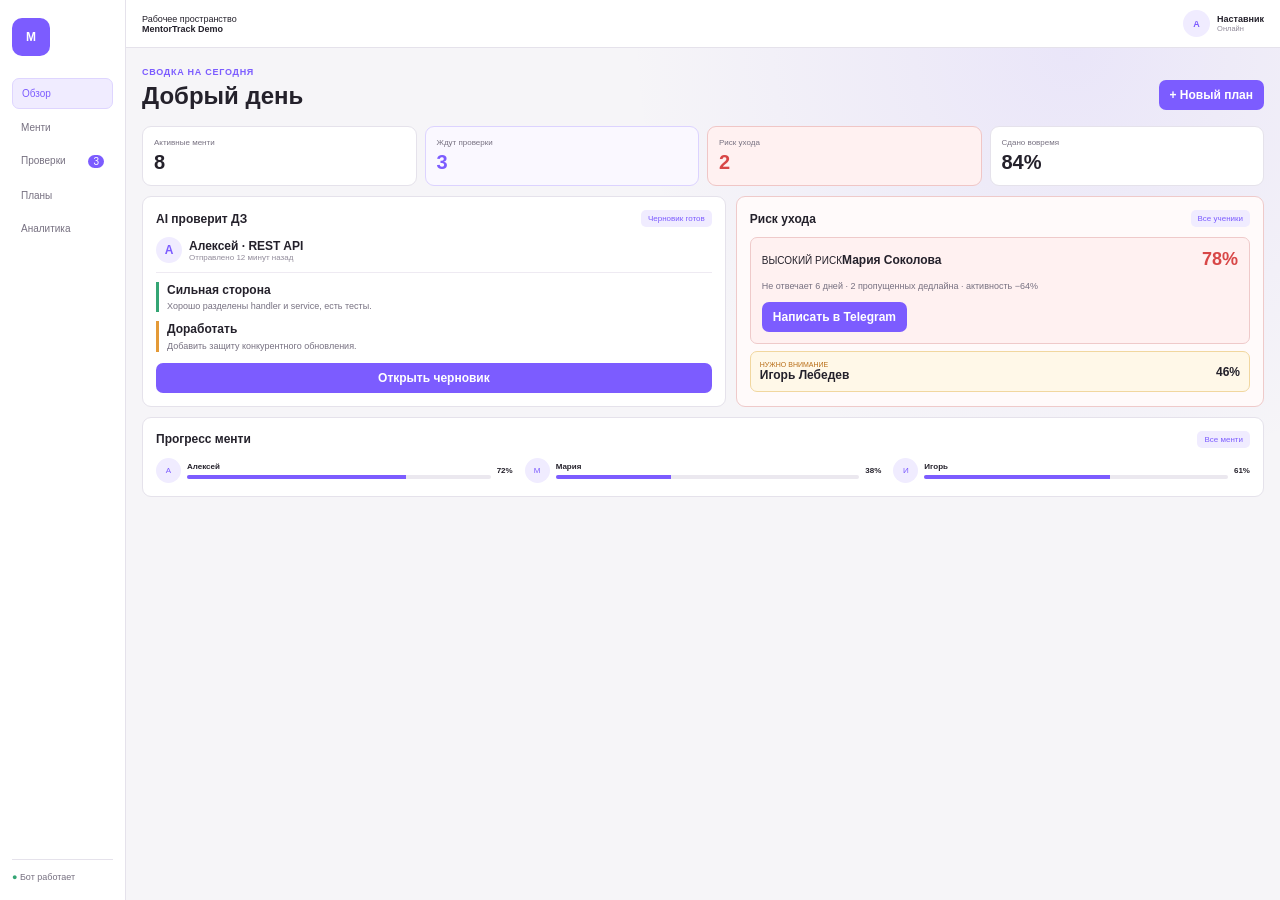
==== templates/product_demo.html @ 1282aa65 "feat: add product experience pitch section" ====
<!doctype html>
<html lang="ru">
<head>
  <meta charset="utf-8" />
  <meta name="viewport" content="width=device-width, initial-scale=1" />
  <title>MentorTrack Demo</title>
  <style>
    * { box-sizing: border-box; }
    html, body { min-width: 920px; min-height: 440px; }
    body { margin: 0; color: #24212b; background: #f6f5f8; font: 12px Arial, sans-serif; overflow: hidden; }
    .app { display: grid; min-height: 100vh; grid-template-columns: 126px 1fr; }
    aside { display: flex; padding: 18px 12px; flex-direction: column; background: #fff; border-right: 1px solid #e5e2eb; }
    .logo { display: grid; width: 38px; height: 38px; margin-bottom: 22px; place-items: center; color: #fff; background: #7c5cff; border-radius: 10px; font-weight: 800; }
    nav { display: grid; gap: 4px; color: #777181; font-size: 10px; }
    nav span { padding: 9px; border-radius: 7px; }
    nav .active { color: #7c5cff; background: #f0ecff; border: 1px solid #ded5ff; }
    nav i { float: right; padding: 1px 5px; color: #fff; background: #7c5cff; border-radius: 10px; font-style: normal; }
    .online { margin-top: auto; padding-top: 12px; border-top: 1px solid #e5e2eb; color: #777181; font-size: 9px; }
    .online b { color: #34a574; }
    .workspace { min-width: 0; }
    .topline { display: flex; height: 48px; padding: 0 16px; align-items: center; justify-content: space-between; background: #fff; border-bottom: 1px solid #e5e2eb; font-size: 9px; }
    .topline small { display: block; color: #918b9a; }
    .mentor { display: flex; gap: 7px; align-items: center; }
    .mentor i { display: grid; width: 27px; height: 27px; place-items: center; color: #7c5cff; background: #f0ecff; border-radius: 50%; font-style: normal; font-weight: 700; }
    main { padding: 16px; background: radial-gradient(circle at 82% 0%, rgba(124,92,255,.1), transparent 42%); }
    main header { display: flex; align-items: end; justify-content: space-between; }
    header small { color: #7c5cff; font-size: 9px; font-weight: 700; text-transform: uppercase; letter-spacing: .08em; }
    h1 { margin: 4px 0 0; font-size: 24px; }
    button { padding: 8px 11px; border: 0; color: #fff; background: #7c5cff; border-radius: 7px; font: inherit; font-weight: 700; }
    .stats { display: grid; grid-template-columns: repeat(4, 1fr); gap: 8px; margin-top: 16px; }
    .stat { padding: 11px; background: #fff; border: 1px solid #e5e2eb; border-radius: 9px; }
    .stat small, .stat strong { display: block; }
    .stat small { color: #777181; font-size: 8px; }
    .stat strong { margin-top: 4px; font-size: 20px; }
    .stat.purple { background: #faf8ff; border-color: #dcd3ff; }
    .stat.purple strong { color: #7c5cff; }
    .stat.danger { background: #fff1f1; border-color: #f0c6c6; }
    .stat.danger strong { color: #d84747; }
    .cards { display: grid; grid-template-columns: 1.05fr .95fr; gap: 10px; margin-top: 10px; }
    section { padding: 13px; background: #fff; border: 1px solid #e5e2eb; border-radius: 9px; }
    .section-head { display: flex; align-items: center; justify-content: space-between; margin-bottom: 10px; }
    .pill { padding: 4px 7px; color: #7c5cff; background: #f0ecff; border-radius: 5px; font-size: 8px; }
    .student { display: flex; gap: 7px; padding-bottom: 9px; align-items: center; border-bottom: 1px solid #eeeaf2; }
    .avatar { display: grid; width: 26px; height: 26px; place-items: center; color: #7c5cff; background: #f0ecff; border-radius: 50%; font-weight: 700; }
    .student small { display: block; color: #918b9a; font-size: 8px; }
    .feedback { margin-top: 9px; padding-left: 8px; border-left: 3px solid #34a574; line-height: 1.35; }
    .feedback.warn { border-color: #e49a37; }
    .feedback b { display: block; margin-bottom: 2px; }
    .feedback p { margin: 0; color: #777181; font-size: 9px; }
    section > button { width: 100%; margin-top: 11px; }
    .risk { background: #fffafa; border-color: #efcaca; }
    .risk-score { color: #d84747; font-size: 18px; }
    .risk-box { padding: 11px; background: #fff1f1; border: 1px solid #efcaca; border-radius: 7px; }
    .risk-box > small { color: #d84747; font-weight: 700; }
    .risk-box > strong { display: block; margin-top: 4px; }
    .risk-box p { margin: 7px 0 0; color: #777181; font-size: 9px; line-height: 1.35; }
    .risk-box button { margin-top: 10px; }
    .secondary-risk { display: flex; margin-top: 7px; padding: 9px; align-items: center; justify-content: space-between; background: #fff8e8; border: 1px solid #f1d79f; border-radius: 7px; }
    .secondary-risk small { display: block; color: #b86d16; font-size: 7px; }
    .progress-card { margin-top: 10px; }
    .progress-grid { display: grid; grid-template-columns: repeat(3, 1fr); gap: 12px; }
    .person { display: grid; grid-template-columns: 25px 1fr auto; gap: 6px; align-items: center; font-size: 8px; }
    .person i { display: grid; width: 25px; height: 25px; place-items: center; color: #7c5cff; background: #f0ecff; border-radius: 50%; font-style: normal; }
    .bar { display: block; height: 4px; margin-top: 4px; overflow: hidden; background: #ebe8ef; border-radius: 3px; }
    .bar u { display: block; height: 100%; background: #7c5cff; text-decoration: none; }
  </style>
</head>
<body>
  <div class="app">
    <aside>
      <div class="logo">M</div>
      <nav>
        <span class="active">Обзор</span>
        <span>Менти</span>
        <span>Проверки <i>3</i></span>
        <span>Планы</span>
        <span>Аналитика</span>
      </nav>
      <div class="online"><b>●</b> Бот работает</div>
    </aside>
    <div class="workspace">
      <div class="topline">
        <span>Рабочее пространство<br><b>MentorTrack Demo</b></span>
        <span class="mentor"><i>А</i><span><b>Наставник</b><small>Онлайн</small></span></span>
      </div>
      <main>
        <header>
          <div><small>Сводка на сегодня</small><h1>Добрый день</h1></div>
          <button>+ Новый план</button>
        </header>
        <div class="stats">
          <div class="stat"><small>Активные менти</small><strong>8</strong></div>
          <div class="stat purple"><small>Ждут проверки</small><strong>3</strong></div>
          <div class="stat danger"><small>Риск ухода</small><strong>2</strong></div>
          <div class="stat"><small>Сдано вовремя</small><strong>84%</strong></div>
        </div>
        <div class="cards">
          <section>
            <div class="section-head"><strong>AI проверит ДЗ</strong><span class="pill">Черновик готов</span></div>
            <div class="student"><span class="avatar">А</span><span><b>Алексей · REST API</b><small>Отправлено 12 минут назад</small></span></div>
            <div class="feedback"><b>Сильная сторона</b><p>Хорошо разделены handler и service, есть тесты.</p></div>
            <div class="feedback warn"><b>Доработать</b><p>Добавить защиту конкурентного обновления.</p></div>
            <button>Открыть черновик</button>
          </section>
          <section class="risk">
            <div class="section-head"><strong>Риск ухода</strong><span class="pill">Все ученики</span></div>
            <div class="risk-box">
              <div class="section-head"><span><small>ВЫСОКИЙ РИСК</small><strong>Мария Соколова</strong></span><b class="risk-score">78%</b></div>
              <p>Не отвечает 6 дней · 2 пропущенных дедлайна · активность −64%</p>
              <button>Написать в Telegram</button>
            </div>
            <div class="secondary-risk"><span><small>НУЖНО ВНИМАНИЕ</small><b>Игорь Лебедев</b></span><b>46%</b></div>
          </section>
        </div>
        <section class="progress-card">
          <div class="section-head"><strong>Прогресс менти</strong><span class="pill">Все менти</span></div>
          <div class="progress-grid">
            <div class="person"><i>А</i><span><b>Алексей</b><span class="bar"><u style="width:72%"></u></span></span><b>72%</b></div>
            <div class="person"><i>М</i><span><b>Мария</b><span class="bar"><u style="width:38%"></u></span></span><b>38%</b></div>
            <div class="person"><i>И</i><span><b>Игорь</b><span class="bar"><u style="width:61%"></u></span></span><b>61%</b></div>
          </div>
        </section>
      </main>
    </div>
  </div>
</body>
</html>
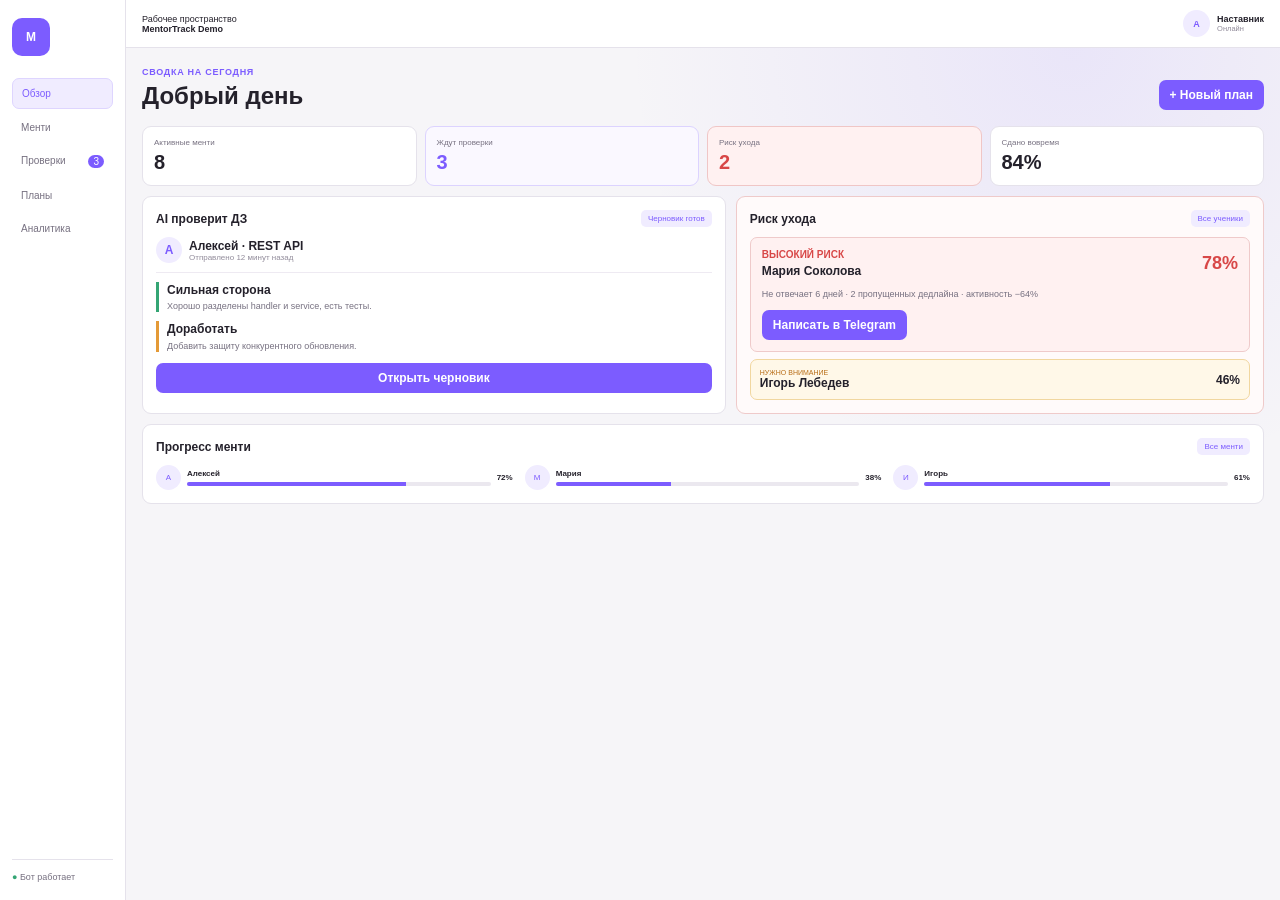
==== commit 11cd1297: "fix risk card text spacing" ====
--- a/templates/product_demo.html
+++ b/templates/product_demo.html
@@ -51,8 +51,8 @@
     .risk { background: #fffafa; border-color: #efcaca; }
     .risk-score { color: #d84747; font-size: 18px; }
     .risk-box { padding: 11px; background: #fff1f1; border: 1px solid #efcaca; border-radius: 7px; }
-    .risk-box > small { color: #d84747; font-weight: 700; }
-    .risk-box > strong { display: block; margin-top: 4px; }
+    .risk-box .section-head span small { display: block; color: #d84747; font-weight: 700; }
+    .risk-box .section-head span strong { display: block; margin-top: 4px; }
     .risk-box p { margin: 7px 0 0; color: #777181; font-size: 9px; line-height: 1.35; }
     .risk-box button { margin-top: 10px; }
     .secondary-risk { display: flex; margin-top: 7px; padding: 9px; align-items: center; justify-content: space-between; background: #fff8e8; border: 1px solid #f1d79f; border-radius: 7px; }
